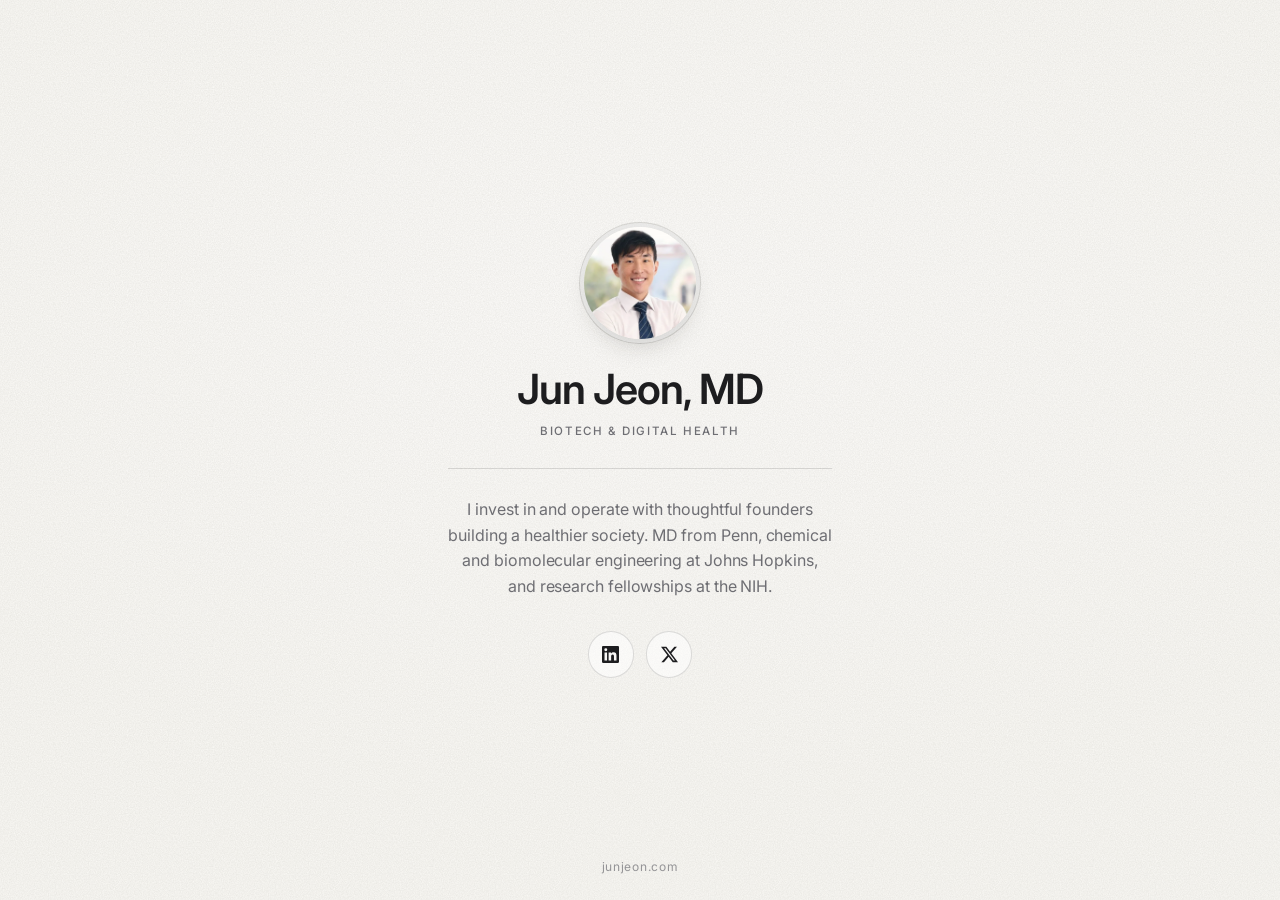
==== index.html @ b3067dbb "Logo-only LinkedIn and X buttons" ====
<!doctype html>
<html lang="en">
  <head>
    <meta charset="utf-8" />
    <meta name="viewport" content="width=device-width, initial-scale=1" />
    <title>Jun Jeon, MD</title>
    <meta
      name="description"
      content="Jun Jeon, MD. Investing in and operating with thoughtful founders in biotech and digital health."
    />
    <link rel="canonical" href="https://junjeon.com/" />
    <meta name="theme-color" content="#faf9f5" />

    <meta property="og:type" content="website" />
    <meta property="og:url" content="https://junjeon.com/" />
    <meta property="og:title" content="Jun Jeon, MD" />
    <meta
      property="og:description"
      content="Investing in and operating with thoughtful founders in biotech and digital health."
    />
    <meta property="og:image" content="https://junjeon.com/images/og.jpg" />
    <meta property="og:image:width" content="1200" />
    <meta property="og:image:height" content="630" />
    <meta name="twitter:card" content="summary_large_image" />

    <link rel="icon" href="favicon.svg?v=2" type="image/svg+xml" />
    <link rel="preconnect" href="https://fonts.googleapis.com" />
    <link rel="preconnect" href="https://fonts.gstatic.com" crossorigin />
    <link
      rel="stylesheet"
      href="https://fonts.googleapis.com/css2?family=Inter:wght@400;500;600&display=swap"
    />
    <!-- Bump ?v= when styles.css changes so browsers skip their cached copy. -->
    <link rel="stylesheet" href="styles.css?v=3" />
    <script>
      if (location.pathname === "/index.html") history.replaceState(null, "", "/");
    </script>
  </head>
  <body>
    <main class="intro">
      <img
        class="portrait"
        src="images/jun-jeon.webp"
        width="112"
        height="112"
        alt="Portrait of Jun Jeon"
      />

      <h1>Jun Jeon, MD</h1>
      <p class="tagline">Biotech &amp; digital health</p>

      <p class="bio">
        I invest in and operate with thoughtful founders building a healthier
        society. MD from Penn, chemical and biomolecular engineering at Johns
        Hopkins, and research fellowships at the NIH.
      </p>

      <nav class="links" aria-label="Profiles">
        <a
          href="https://www.linkedin.com/in/jun-jeon/"
          rel="me noopener"
          target="_blank"
          aria-label="LinkedIn"
          title="LinkedIn"
        >
          <svg viewBox="0 0 24 24" aria-hidden="true">
            <path
              d="M20.45 20.45h-3.55v-5.57c0-1.33-.03-3.04-1.85-3.04-1.85 0-2.14 1.45-2.14 2.94v5.67H9.35V9h3.41v1.56h.05c.48-.9 1.64-1.85 3.37-1.85 3.6 0 4.27 2.37 4.27 5.46v6.28zM5.34 7.43a2.06 2.06 0 1 1 0-4.13 2.06 2.06 0 0 1 0 4.13zM7.12 20.45H3.56V9h3.56v11.45zM22.22 0H1.77C.79 0 0 .77 0 1.73v20.54C0 23.23.79 24 1.77 24h20.45c.98 0 1.78-.77 1.78-1.73V1.73C24 .77 23.2 0 22.22 0z"
            />
          </svg>
        </a>
        <a href="https://x.com/junwjeon" rel="me noopener" target="_blank" aria-label="X" title="X">
          <svg viewBox="0 0 24 24" aria-hidden="true">
            <path
              d="M18.9 1.15h3.68l-8.04 9.19L24 22.85h-7.41l-5.8-7.59-6.64 7.59H.47l8.6-9.83L0 1.15h7.59l5.24 6.93 6.07-6.93zm-1.29 19.49h2.04L6.49 3.24H4.3l13.31 17.4z"
            />
          </svg>
        </a>
      </nav>
    </main>

    <footer>junjeon.com</footer>
  </body>
</html>
---- styles.css ----
:root {
  --paper: #faf9f5;
  --paper-light: #fdfcfa;
  --ink: #1d1d1f;
  --ink-soft: #6e6e73;
  --line: rgb(29 29 31 / 0.14);
  /* San Francisco on Apple devices, Inter everywhere else. */
  --sans: -apple-system, BlinkMacSystemFont, "SF Pro Text", Inter, "Segoe UI", Roboto, sans-serif;
  --display: -apple-system, BlinkMacSystemFont, "SF Pro Display", Inter, "Segoe UI", Roboto, sans-serif;
}

*,
*::before,
*::after {
  box-sizing: border-box;
}

html {
  height: 100%;
  background: var(--paper);
}

body {
  position: relative;
  min-height: 100%;
  margin: 0;
  display: grid;
  grid-template-rows: 1fr auto;
  place-items: center;
  padding: 3rem 1.5rem 1.5rem;
  color: var(--ink);
  font-family: var(--sans);
  font-size: 1rem;
  line-height: 1.6;
  background: radial-gradient(ellipse 90% 70% at 50% 35%, var(--paper-light), var(--paper) 75%);
  -webkit-font-smoothing: antialiased;
}

/* Paper grain: fine fractal noise multiplied over the off-white background. */
body::before {
  content: "";
  position: fixed;
  inset: 0;
  pointer-events: none;
  opacity: 0.42;
  mix-blend-mode: multiply;
  background-image: url("data:image/svg+xml,%3Csvg xmlns='http://www.w3.org/2000/svg' width='220' height='220'%3E%3Cfilter id='n'%3E%3CfeTurbulence type='fractalNoise' baseFrequency='0.85' numOctaves='3' stitchTiles='stitch'/%3E%3CfeColorMatrix values='0 0 0 0 0.35 0 0 0 0 0.34 0 0 0 0 0.32 0 0 0 0.45 0'/%3E%3C/filter%3E%3Crect width='100%25' height='100%25' filter='url(%23n)'/%3E%3C/svg%3E");
}

.intro {
  position: relative;
  width: min(100%, 26rem);
  text-align: center;
}

.intro > * {
  animation: rise 700ms cubic-bezier(0.2, 0.7, 0.2, 1) both;
}
.intro > :nth-child(2) { animation-delay: 80ms; }
.intro > :nth-child(3) { animation-delay: 140ms; }
.intro > :nth-child(4) { animation-delay: 200ms; }
.intro > :nth-child(5) { animation-delay: 260ms; }

.portrait {
  display: block;
  width: 112px;
  height: 112px;
  margin: 0 auto 1.75rem;
  border-radius: 50%;
  object-fit: cover;
  filter: saturate(0.85) contrast(1.02);
  box-shadow:
    0 0 0 4px rgb(255 255 255 / 0.45),
    0 0 0 5px rgb(31 28 24 / 0.14),
    0 12px 30px -14px rgb(31 28 24 / 0.35);
}

h1 {
  margin: 0;
  font-family: var(--display);
  font-size: clamp(2rem, 7.5vw, 2.6rem);
  font-weight: 600;
  line-height: 1.1;
  letter-spacing: -0.025em;
}

.tagline {
  margin: 0.55rem 0 0;
  color: var(--ink-soft);
  font-size: 0.72rem;
  font-weight: 500;
  letter-spacing: 0.14em;
  text-transform: uppercase;
}

.bio {
  margin: 1.75rem auto 0;
  padding-top: 1.75rem;
  max-width: 24rem;
  border-top: 1px solid var(--line);
  color: var(--ink-soft);
  font-size: 1rem;
  letter-spacing: -0.005em;
  text-wrap: pretty;
}

.links {
  display: flex;
  justify-content: center;
  gap: 0.75rem;
  margin-top: 2rem;
}

.links a {
  display: grid;
  place-items: center;
  width: 2.9rem;
  height: 2.9rem;
  border: 1px solid var(--line);
  border-radius: 50%;
  color: var(--ink);
  background: rgb(255 255 255 / 0.55);
  transition: background-color 160ms ease, color 160ms ease, border-color 160ms ease;
}

.links a:hover {
  background: var(--ink);
  border-color: var(--ink);
  color: var(--paper-light);
}

.links a:focus-visible {
  outline: 2px solid var(--ink);
  outline-offset: 3px;
}

.links svg {
  width: 17px;
  height: 17px;
  fill: currentColor;
}

footer {
  position: relative;
  color: var(--ink-soft);
  font-size: 0.75rem;
  letter-spacing: 0.06em;
  opacity: 0.7;
}

@keyframes rise {
  from {
    opacity: 0;
    transform: translateY(10px);
  }
}

@media (prefers-reduced-motion: reduce) {
  .intro > * {
    animation: none;
  }
}
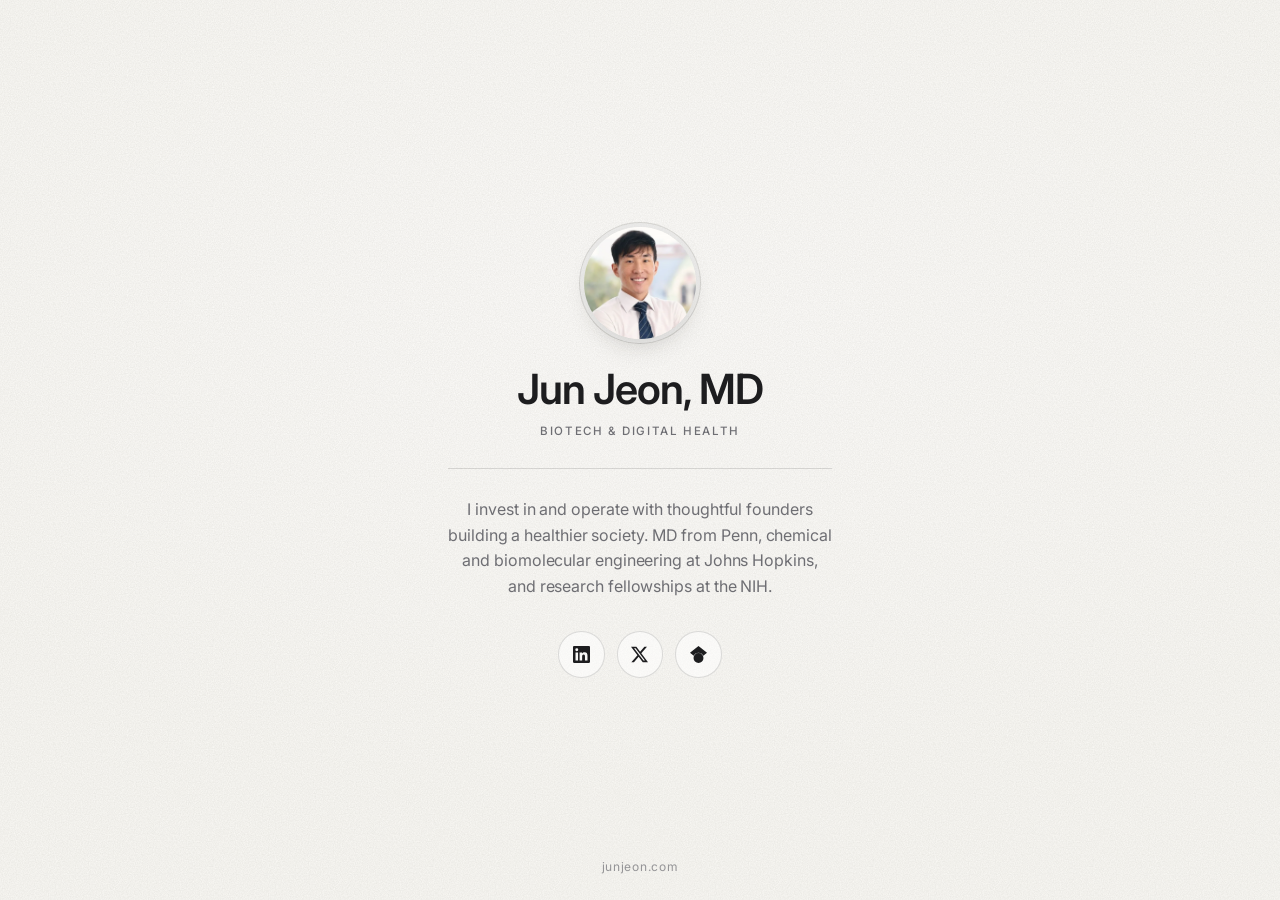
==== commit 002d8e5e: "Add Google Scholar link" ====
--- a/index.html
+++ b/index.html
@@ -76,6 +76,19 @@
             />
           </svg>
         </a>
+        <a
+          href="https://scholar.google.com/citations?user=5ed3I3cAAAAJ&amp;hl=en"
+          rel="me noopener"
+          target="_blank"
+          aria-label="Google Scholar"
+          title="Google Scholar"
+        >
+          <svg viewBox="0 0 24 24" aria-hidden="true">
+            <path
+              d="M5.24 13.77 0 9.5 12 0l12 9.5-5.24 4.27C17.55 11.25 14.98 9.5 12 9.5s-5.55 1.75-6.76 4.27zM12 10a7 7 0 1 0 0 14 7 7 0 0 0 0-14z"
+            />
+          </svg>
+        </a>
       </nav>
     </main>
 
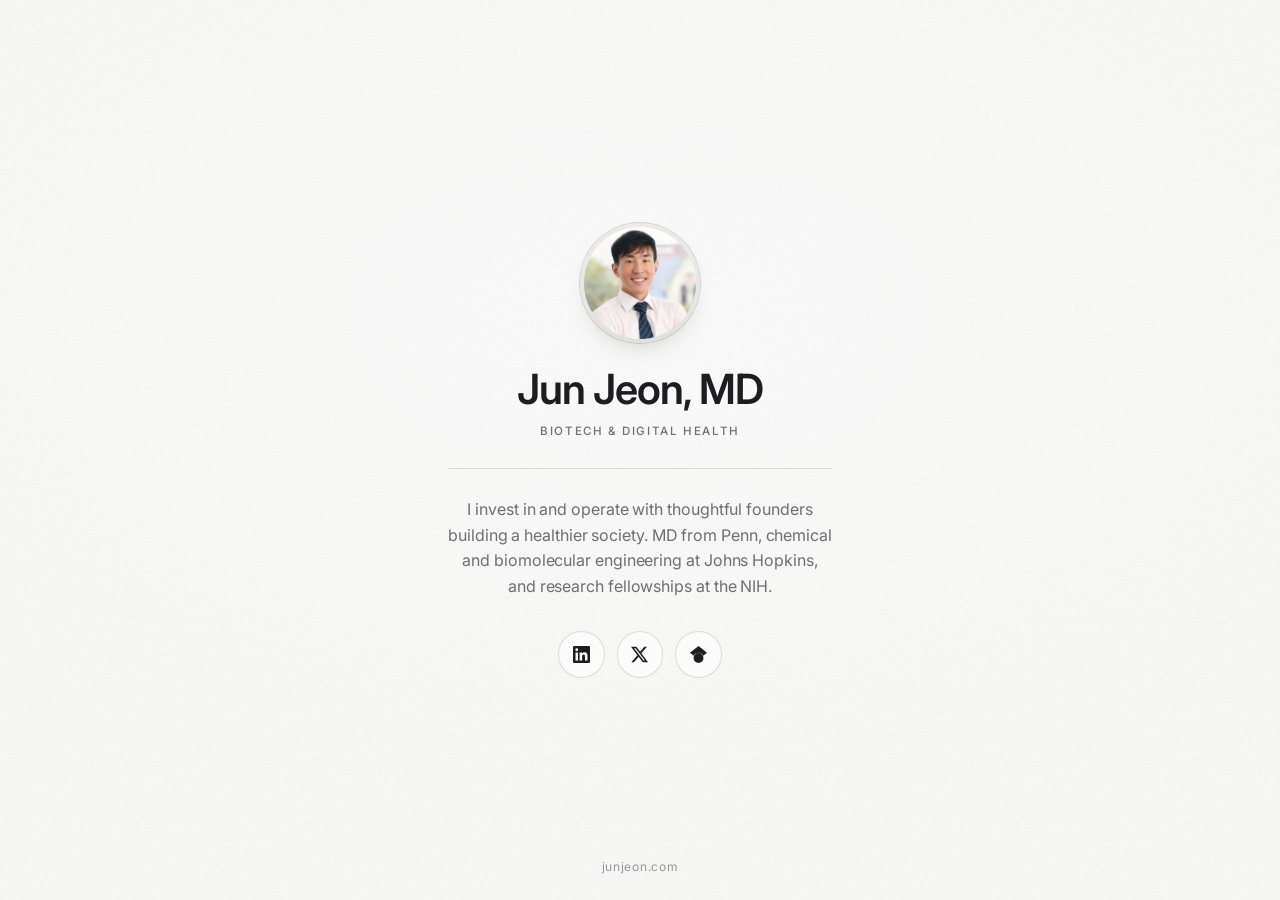
==== commit 7ba35d7c: "Whiter, neutral background" ====
--- a/index.html
+++ b/index.html
@@ -9,7 +9,7 @@
       content="Jun Jeon, MD. Investing in and operating with thoughtful founders in biotech and digital health."
     />
     <link rel="canonical" href="https://junjeon.com/" />
-    <meta name="theme-color" content="#faf9f5" />
+    <meta name="theme-color" content="#fcfcfb" />
 
     <meta property="og:type" content="website" />
     <meta property="og:url" content="https://junjeon.com/" />
@@ -31,7 +31,7 @@
       href="https://fonts.googleapis.com/css2?family=Inter:wght@400;500;600&display=swap"
     />
     <!-- Bump ?v= when styles.css changes so browsers skip their cached copy. -->
-    <link rel="stylesheet" href="styles.css?v=3" />
+    <link rel="stylesheet" href="styles.css?v=4" />
     <script>
       if (location.pathname === "/index.html") history.replaceState(null, "", "/");
     </script>
--- a/styles.css
+++ b/styles.css
@@ -1,6 +1,6 @@
 :root {
-  --paper: #faf9f5;
-  --paper-light: #fdfcfa;
+  --paper: #fcfcfb;
+  --paper-light: #ffffff;
   --ink: #1d1d1f;
   --ink-soft: #6e6e73;
   --line: rgb(29 29 31 / 0.14);
@@ -42,9 +42,9 @@
   position: fixed;
   inset: 0;
   pointer-events: none;
-  opacity: 0.42;
+  opacity: 0.36;
   mix-blend-mode: multiply;
-  background-image: url("data:image/svg+xml,%3Csvg xmlns='http://www.w3.org/2000/svg' width='220' height='220'%3E%3Cfilter id='n'%3E%3CfeTurbulence type='fractalNoise' baseFrequency='0.85' numOctaves='3' stitchTiles='stitch'/%3E%3CfeColorMatrix values='0 0 0 0 0.35 0 0 0 0 0.34 0 0 0 0 0.32 0 0 0 0.45 0'/%3E%3C/filter%3E%3Crect width='100%25' height='100%25' filter='url(%23n)'/%3E%3C/svg%3E");
+  background-image: url("data:image/svg+xml,%3Csvg xmlns='http://www.w3.org/2000/svg' width='220' height='220'%3E%3Cfilter id='n'%3E%3CfeTurbulence type='fractalNoise' baseFrequency='0.85' numOctaves='3' stitchTiles='stitch'/%3E%3CfeColorMatrix values='0 0 0 0 0.4 0 0 0 0 0.4 0 0 0 0 0.4 0 0 0 0.45 0'/%3E%3C/filter%3E%3Crect width='100%25' height='100%25' filter='url(%23n)'/%3E%3C/svg%3E");
 }
 
 .intro {
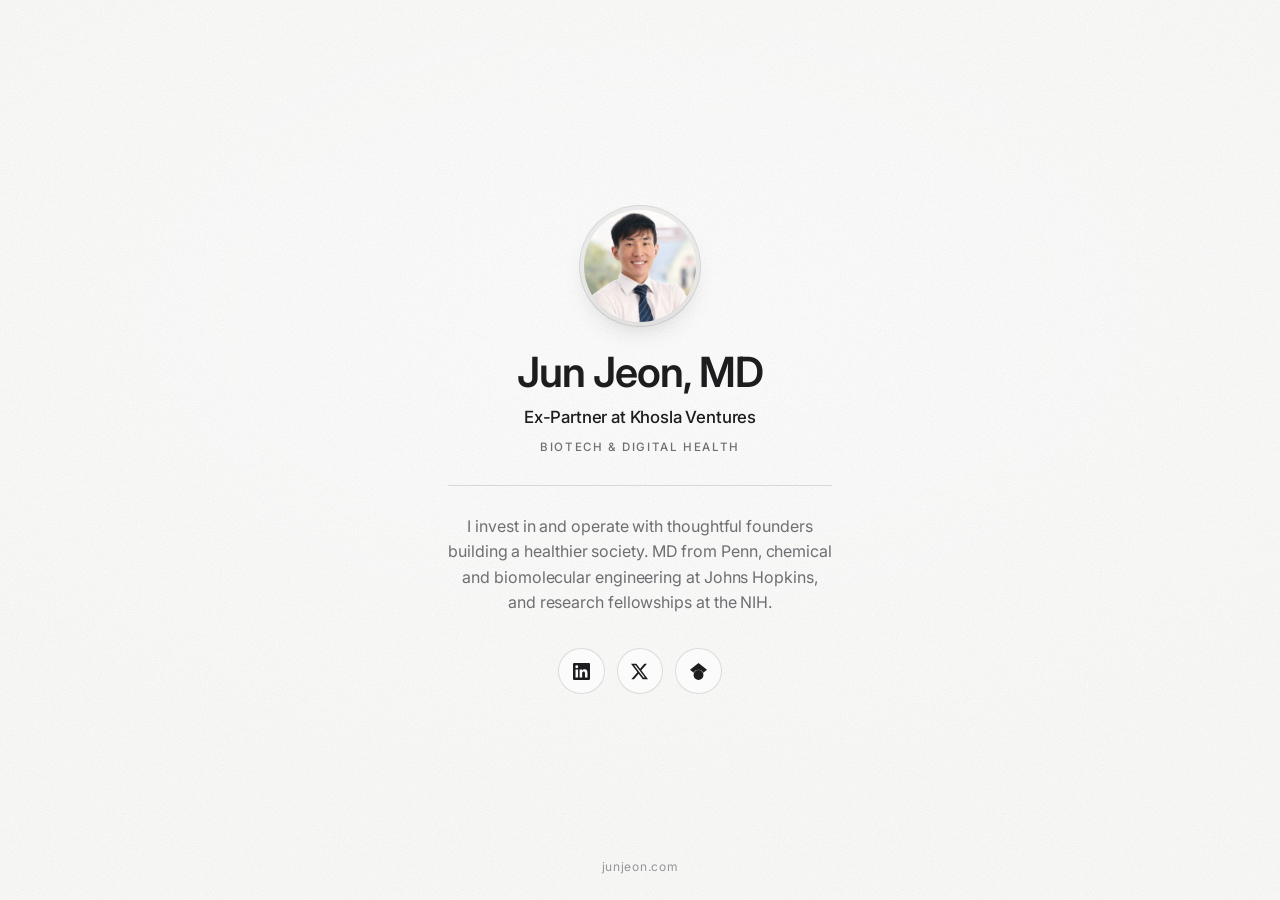
==== commit 6e65b30b: "Add Ex-Partner at Khosla Ventures" ====
--- a/index.html
+++ b/index.html
@@ -6,7 +6,7 @@
     <title>Jun Jeon, MD</title>
     <meta
       name="description"
-      content="Jun Jeon, MD. Investing in and operating with thoughtful founders in biotech and digital health."
+      content="Jun Jeon, MD. Ex-Partner at Khosla Ventures, investing in and operating with thoughtful founders in biotech and digital health."
     />
     <link rel="canonical" href="https://junjeon.com/" />
     <meta name="theme-color" content="#fcfcfb" />
@@ -16,14 +16,16 @@
     <meta property="og:title" content="Jun Jeon, MD" />
     <meta
       property="og:description"
-      content="Investing in and operating with thoughtful founders in biotech and digital health."
+      content="Ex-Partner at Khosla Ventures, investing in and operating with thoughtful founders in biotech and digital health."
     />
     <meta property="og:image" content="https://junjeon.com/images/og.jpg" />
     <meta property="og:image:width" content="1200" />
     <meta property="og:image:height" content="630" />
     <meta name="twitter:card" content="summary_large_image" />
 
-    <link rel="icon" href="favicon.svg?v=2" type="image/svg+xml" />
+    <link rel="icon" href="favicon.ico?v=3" sizes="16x16 32x32 48x48" />
+    <link rel="icon" href="favicon.svg?v=3" type="image/svg+xml" />
+    <link rel="apple-touch-icon" href="apple-touch-icon.png?v=3" />
     <link rel="preconnect" href="https://fonts.googleapis.com" />
     <link rel="preconnect" href="https://fonts.gstatic.com" crossorigin />
     <link
@@ -31,7 +33,7 @@
       href="https://fonts.googleapis.com/css2?family=Inter:wght@400;500;600&display=swap"
     />
     <!-- Bump ?v= when styles.css changes so browsers skip their cached copy. -->
-    <link rel="stylesheet" href="styles.css?v=4" />
+    <link rel="stylesheet" href="styles.css?v=5" />
     <script>
       if (location.pathname === "/index.html") history.replaceState(null, "", "/");
     </script>
@@ -47,6 +49,7 @@
       />
 
       <h1>Jun Jeon, MD</h1>
+      <p class="role">Ex-Partner at Khosla Ventures</p>
       <p class="tagline">Biotech &amp; digital health</p>
 
       <p class="bio">
--- a/styles.css
+++ b/styles.css
@@ -60,6 +60,7 @@
 .intro > :nth-child(3) { animation-delay: 140ms; }
 .intro > :nth-child(4) { animation-delay: 200ms; }
 .intro > :nth-child(5) { animation-delay: 260ms; }
+.intro > :nth-child(6) { animation-delay: 320ms; }
 
 .portrait {
   display: block;
@@ -84,8 +85,16 @@
   letter-spacing: -0.025em;
 }
 
+.role {
+  margin: 0.5rem 0 0;
+  color: var(--ink);
+  font-size: 1.05rem;
+  font-weight: 500;
+  letter-spacing: -0.01em;
+}
+
 .tagline {
-  margin: 0.55rem 0 0;
+  margin: 0.45rem 0 0;
   color: var(--ink-soft);
   font-size: 0.72rem;
   font-weight: 500;
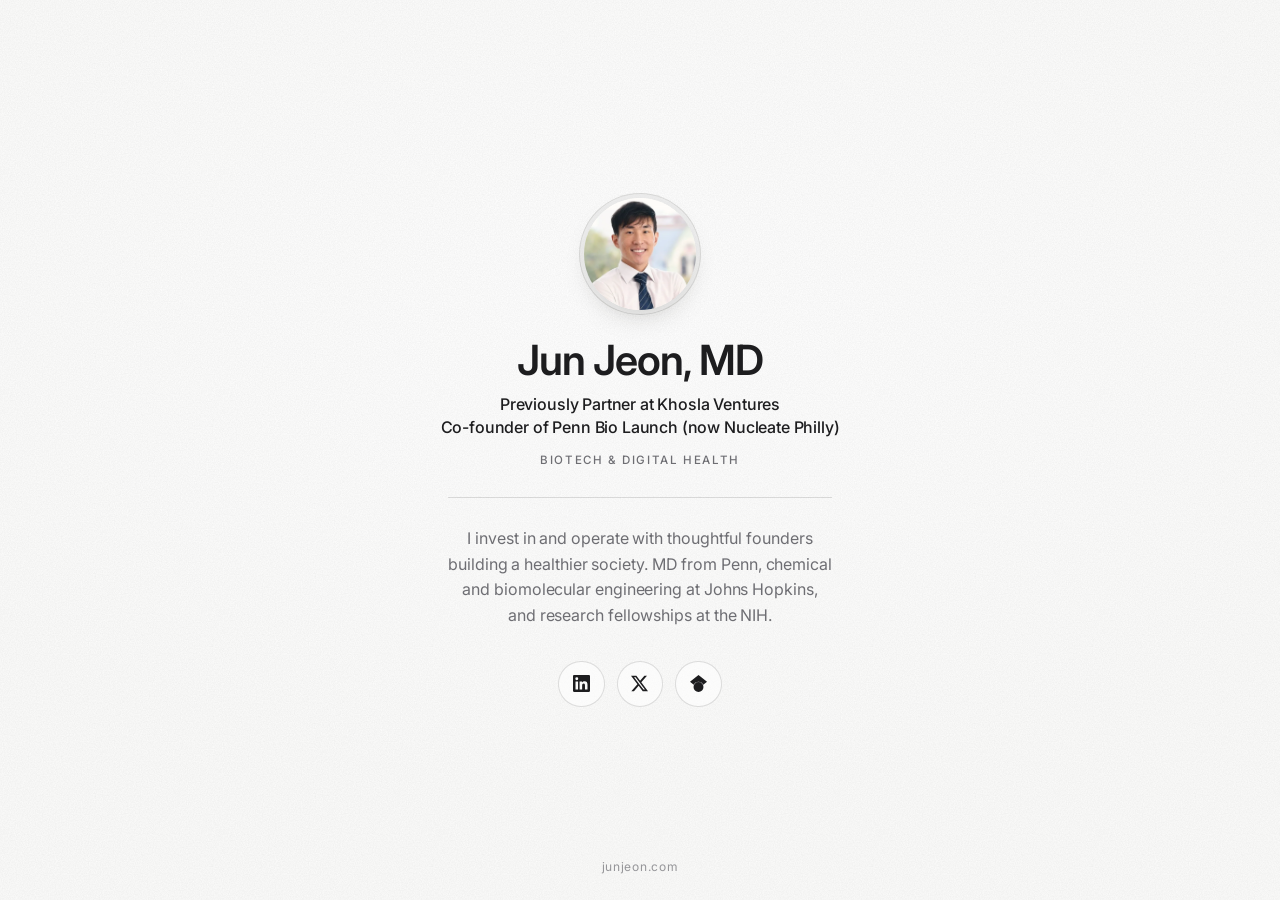
==== commit 81409b44: "Previous roles: Khosla Ventures and Penn Bio Launch" ====
--- a/index.html
+++ b/index.html
@@ -6,7 +6,7 @@
     <title>Jun Jeon, MD</title>
     <meta
       name="description"
-      content="Jun Jeon, MD. Ex-Partner at Khosla Ventures, investing in and operating with thoughtful founders in biotech and digital health."
+      content="Jun Jeon, MD. Previously Partner at Khosla Ventures and co-founder of Penn Bio Launch (now Nucleate Philly). Biotech and digital health."
     />
     <link rel="canonical" href="https://junjeon.com/" />
     <meta name="theme-color" content="#fcfcfb" />
@@ -16,7 +16,7 @@
     <meta property="og:title" content="Jun Jeon, MD" />
     <meta
       property="og:description"
-      content="Ex-Partner at Khosla Ventures, investing in and operating with thoughtful founders in biotech and digital health."
+      content="Previously Partner at Khosla Ventures and co-founder of Penn Bio Launch (now Nucleate Philly). Biotech and digital health."
     />
     <meta property="og:image" content="https://junjeon.com/images/og.jpg" />
     <meta property="og:image:width" content="1200" />
@@ -33,7 +33,7 @@
       href="https://fonts.googleapis.com/css2?family=Inter:wght@400;500;600&display=swap"
     />
     <!-- Bump ?v= when styles.css changes so browsers skip their cached copy. -->
-    <link rel="stylesheet" href="styles.css?v=5" />
+    <link rel="stylesheet" href="styles.css?v=6" />
     <script>
       if (location.pathname === "/index.html") history.replaceState(null, "", "/");
     </script>
@@ -49,7 +49,10 @@
       />
 
       <h1>Jun Jeon, MD</h1>
-      <p class="role">Ex-Partner at Khosla Ventures</p>
+      <p class="role">
+        <span>Previously Partner at <span class="nb">Khosla Ventures</span></span>
+        <span><span class="nb">Co-founder</span> of <span class="nb">Penn Bio Launch</span> <span class="nb">(now Nucleate Philly)</span></span>
+      </p>
       <p class="tagline">Biotech &amp; digital health</p>
 
       <p class="bio">
--- a/styles.css
+++ b/styles.css
@@ -49,7 +49,7 @@
 
 .intro {
   position: relative;
-  width: min(100%, 26rem);
+  width: min(100%, 28rem);
   text-align: center;
 }
 
@@ -86,15 +86,26 @@
 }
 
 .role {
-  margin: 0.5rem 0 0;
+  margin: 0.6rem auto 0;
   color: var(--ink);
-  font-size: 1.05rem;
+  font-size: 1rem;
   font-weight: 500;
+  line-height: 1.45;
   letter-spacing: -0.01em;
+  text-wrap: balance;
+}
+
+.role > span {
+  display: block;
+}
+
+/* Keep names and "Co-founder" from splitting across lines. */
+.nb {
+  white-space: nowrap;
 }
 
 .tagline {
-  margin: 0.45rem 0 0;
+  margin: 0.7rem 0 0;
   color: var(--ink-soft);
   font-size: 0.72rem;
   font-weight: 500;
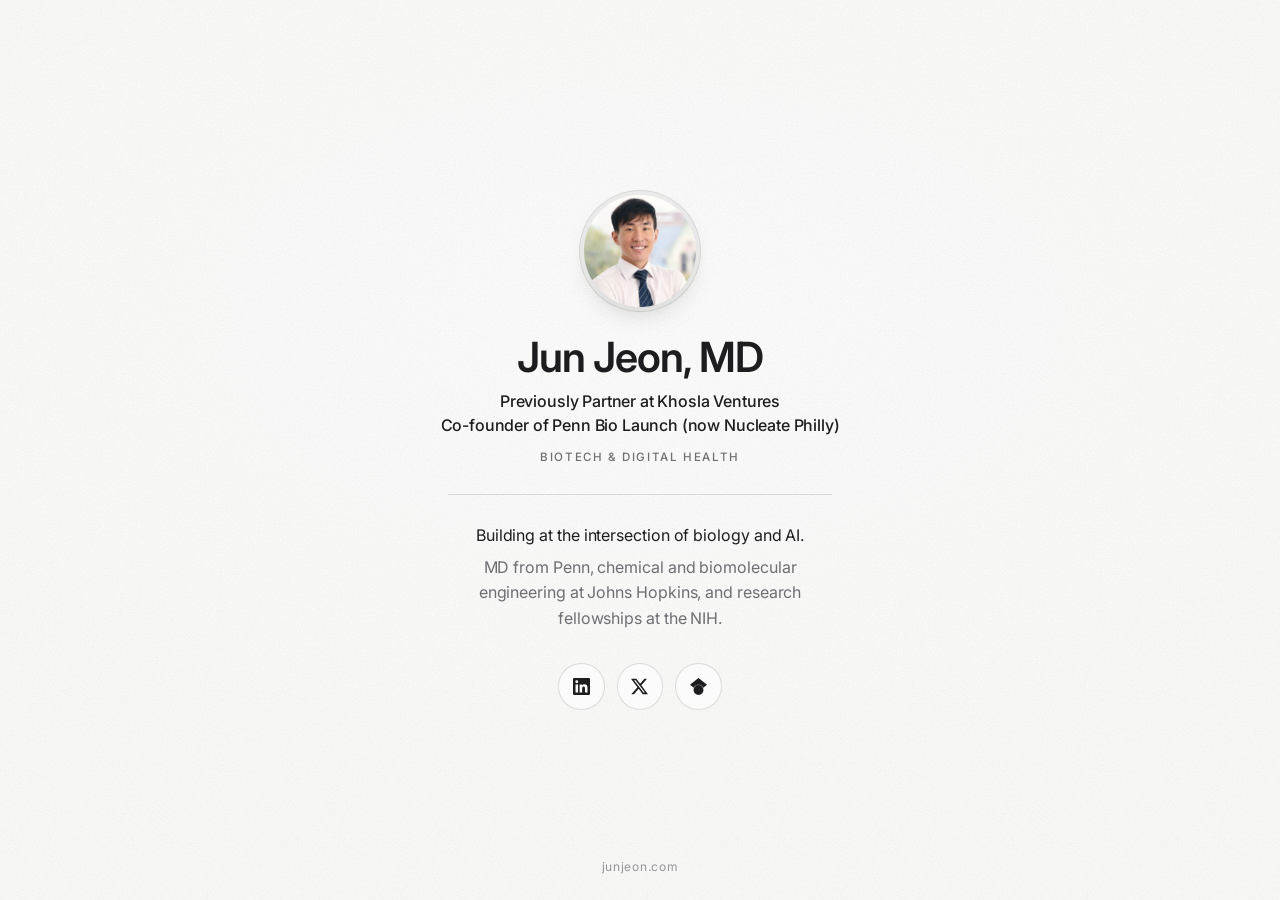
==== commit 761b6972: "Bio: building at the intersection of biology and AI" ====
--- a/index.html
+++ b/index.html
@@ -6,7 +6,7 @@
     <title>Jun Jeon, MD</title>
     <meta
       name="description"
-      content="Jun Jeon, MD. Previously Partner at Khosla Ventures and co-founder of Penn Bio Launch (now Nucleate Philly). Biotech and digital health."
+      content="Jun Jeon, MD. Building at the intersection of biology and AI. Previously Partner at Khosla Ventures and co-founder of Penn Bio Launch (now Nucleate Philly)."
     />
     <link rel="canonical" href="https://junjeon.com/" />
     <meta name="theme-color" content="#fcfcfb" />
@@ -16,7 +16,7 @@
     <meta property="og:title" content="Jun Jeon, MD" />
     <meta
       property="og:description"
-      content="Previously Partner at Khosla Ventures and co-founder of Penn Bio Launch (now Nucleate Philly). Biotech and digital health."
+      content="Building at the intersection of biology and AI. Previously Partner at Khosla Ventures and co-founder of Penn Bio Launch (now Nucleate Philly)."
     />
     <meta property="og:image" content="https://junjeon.com/images/og.jpg" />
     <meta property="og:image:width" content="1200" />
@@ -33,7 +33,7 @@
       href="https://fonts.googleapis.com/css2?family=Inter:wght@400;500;600&display=swap"
     />
     <!-- Bump ?v= when styles.css changes so browsers skip their cached copy. -->
-    <link rel="stylesheet" href="styles.css?v=6" />
+    <link rel="stylesheet" href="styles.css?v=7" />
     <script>
       if (location.pathname === "/index.html") history.replaceState(null, "", "/");
     </script>
@@ -56,9 +56,9 @@
       <p class="tagline">Biotech &amp; digital health</p>
 
       <p class="bio">
-        I invest in and operate with thoughtful founders building a healthier
-        society. MD from Penn, chemical and biomolecular engineering at Johns
-        Hopkins, and research fellowships at the NIH.
+        <span class="lead">Building at the intersection of biology and AI.</span>
+        MD from Penn, chemical and biomolecular engineering at Johns Hopkins,
+        and research fellowships at the NIH.
       </p>
 
       <nav class="links" aria-label="Profiles">
--- a/styles.css
+++ b/styles.css
@@ -124,6 +124,12 @@
   text-wrap: pretty;
 }
 
+.bio .lead {
+  display: block;
+  margin-bottom: 0.35rem;
+  color: var(--ink);
+}
+
 .links {
   display: flex;
   justify-content: center;
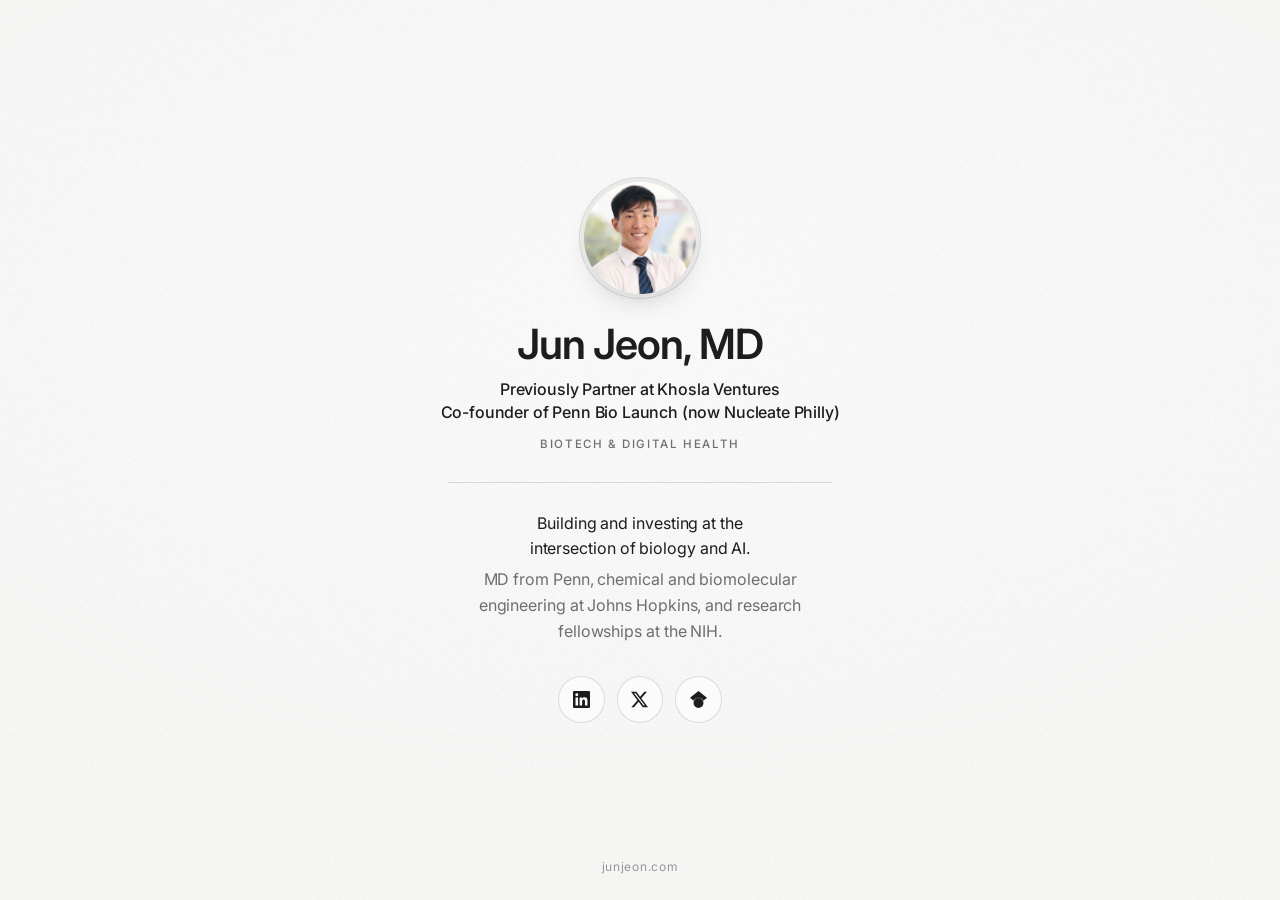
==== commit c199e0f9: "Bio: building and investing at the intersection of biology and AI" ====
--- a/index.html
+++ b/index.html
@@ -6,7 +6,7 @@
     <title>Jun Jeon, MD</title>
     <meta
       name="description"
-      content="Jun Jeon, MD. Building at the intersection of biology and AI. Previously Partner at Khosla Ventures and co-founder of Penn Bio Launch (now Nucleate Philly)."
+      content="Jun Jeon, MD. Building and investing at the intersection of biology and AI. Previously Partner at Khosla Ventures and co-founder of Penn Bio Launch (now Nucleate Philly)."
     />
     <link rel="canonical" href="https://junjeon.com/" />
     <meta name="theme-color" content="#fcfcfb" />
@@ -16,7 +16,7 @@
     <meta property="og:title" content="Jun Jeon, MD" />
     <meta
       property="og:description"
-      content="Building at the intersection of biology and AI. Previously Partner at Khosla Ventures and co-founder of Penn Bio Launch (now Nucleate Philly)."
+      content="Building and investing at the intersection of biology and AI. Previously Partner at Khosla Ventures and co-founder of Penn Bio Launch (now Nucleate Philly)."
     />
     <meta property="og:image" content="https://junjeon.com/images/og.jpg" />
     <meta property="og:image:width" content="1200" />
@@ -33,7 +33,7 @@
       href="https://fonts.googleapis.com/css2?family=Inter:wght@400;500;600&display=swap"
     />
     <!-- Bump ?v= when styles.css changes so browsers skip their cached copy. -->
-    <link rel="stylesheet" href="styles.css?v=7" />
+    <link rel="stylesheet" href="styles.css?v=8" />
     <script>
       if (location.pathname === "/index.html") history.replaceState(null, "", "/");
     </script>
@@ -56,7 +56,7 @@
       <p class="tagline">Biotech &amp; digital health</p>
 
       <p class="bio">
-        <span class="lead">Building at the intersection of biology and AI.</span>
+        <span class="lead">Building and investing at the intersection of biology and AI.</span>
         MD from Penn, chemical and biomolecular engineering at Johns Hopkins,
         and research fellowships at the NIH.
       </p>
--- a/styles.css
+++ b/styles.css
@@ -128,6 +128,7 @@
   display: block;
   margin-bottom: 0.35rem;
   color: var(--ink);
+  text-wrap: balance;
 }
 
 .links {
